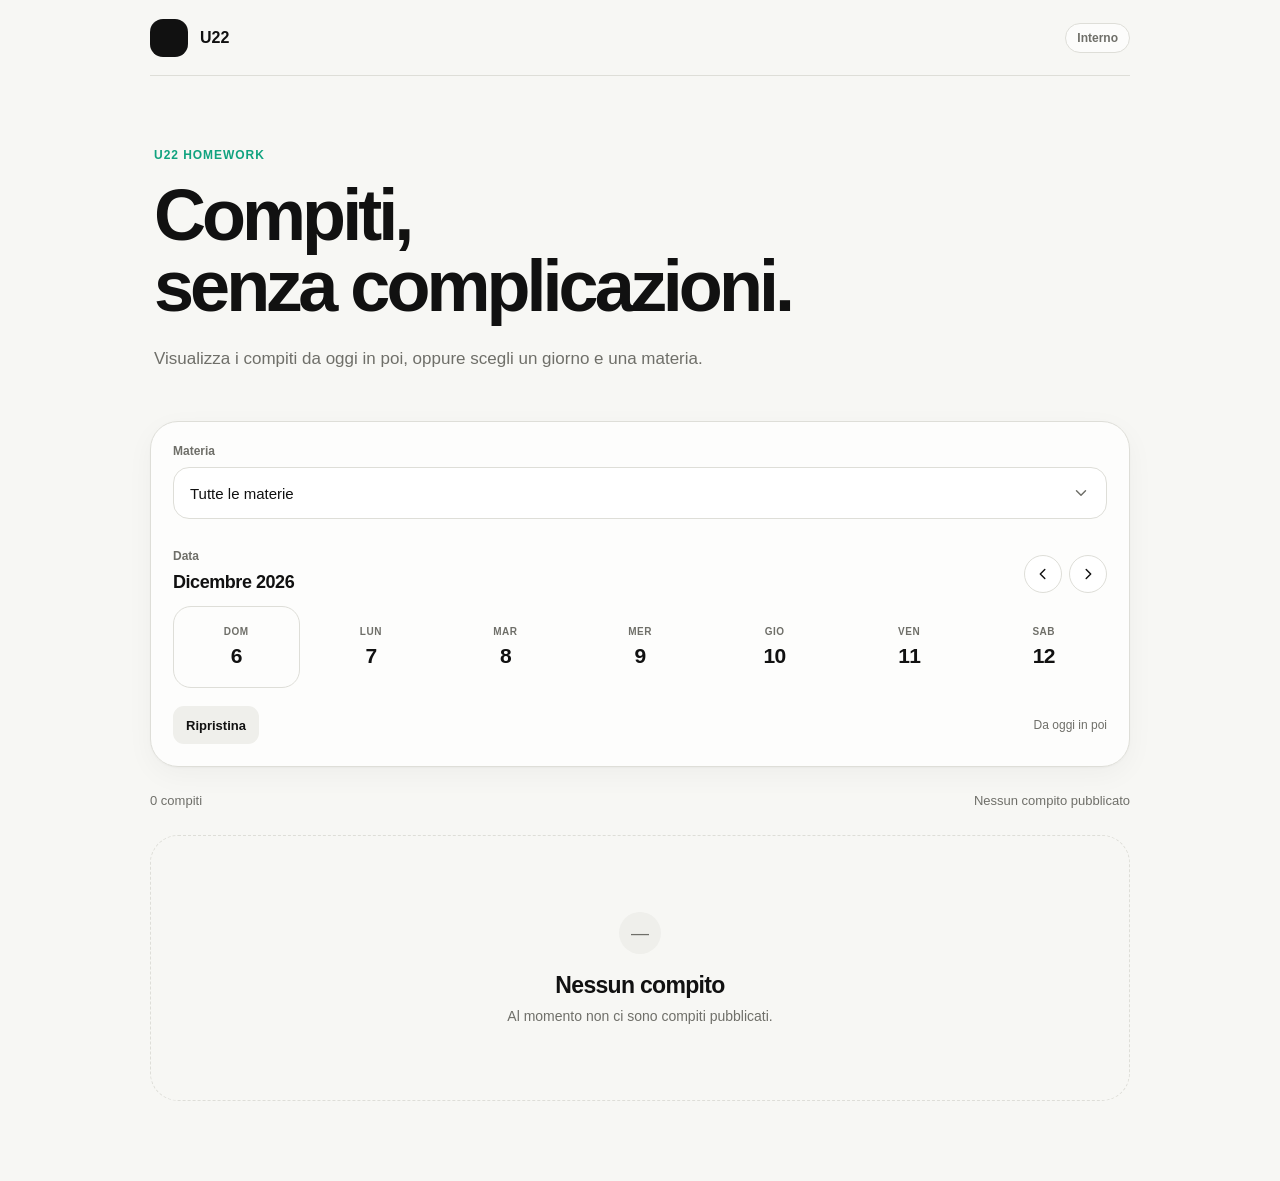
==== index.html @ 827cb9a3 "Custom OpenAI-style controls and date selector" ====
<!doctype html>
<html lang="it">
<head>
  <meta charset="utf-8">
  <meta name="viewport" content="width=device-width, initial-scale=1">
  <meta name="robots" content="noindex,nofollow,noarchive,nosnippet">

  <meta http-equiv="Cache-Control" content="no-cache, no-store, must-revalidate">
  <meta http-equiv="Pragma" content="no-cache">
  <meta http-equiv="Expires" content="0">

  <meta name="theme-color" content="#f7f7f4">

  <title>U22 Homework</title>

  <link rel="stylesheet" href="./style.css?v=2">
</head>

<body>

  <div class="page">

    <header class="topbar">
      <div class="identity">
        <div class="identity-mark"></div>
        <span>U22</span>
      </div>

      <div class="internal-badge">
        Interno
      </div>
    </header>

    <main>

      <section class="hero">
        <div class="eyebrow">
          U22 HOMEWORK
        </div>

        <h1>
          Compiti,<br>
          senza complicazioni.
        </h1>

        <p>
          Visualizza i compiti da oggi in poi,
          oppure scegli un giorno e una materia.
        </p>
      </section>


      <section class="filters">

        <div class="filter-block">

          <div class="filter-label">
            Materia
          </div>

          <div class="custom-select" id="subject-select">

            <button
              class="select-trigger"
              id="subject-trigger"
              type="button"
              aria-haspopup="listbox"
              aria-expanded="false"
            >
              <span id="subject-value">
                Tutte le materie
              </span>

              <svg
                class="chevron"
                viewBox="0 0 20 20"
                aria-hidden="true"
              >
                <path
                  d="M5 7.5 10 12.5 15 7.5"
                  fill="none"
                  stroke="currentColor"
                  stroke-width="1.6"
                  stroke-linecap="round"
                  stroke-linejoin="round"
                />
              </svg>
            </button>

            <div
              class="select-menu"
              id="subject-menu"
              role="listbox"
              hidden
            ></div>

          </div>

        </div>


        <div class="date-section">

          <div class="date-topline">
            <div>
              <div class="filter-label">
                Data
              </div>

              <div
                class="month-title"
                id="month-title"
              >
                —
              </div>
            </div>

            <div class="date-nav">
              <button
                class="round-button"
                id="date-prev"
                type="button"
                aria-label="Giorni precedenti"
              >
                <svg viewBox="0 0 20 20">
                  <path
                    d="M12 5 7 10l5 5"
                    fill="none"
                    stroke="currentColor"
                    stroke-width="1.6"
                    stroke-linecap="round"
                    stroke-linejoin="round"
                  />
                </svg>
              </button>

              <button
                class="round-button"
                id="date-next"
                type="button"
                aria-label="Giorni successivi"
              >
                <svg viewBox="0 0 20 20">
                  <path
                    d="m8 5 5 5-5 5"
                    fill="none"
                    stroke="currentColor"
                    stroke-width="1.6"
                    stroke-linecap="round"
                    stroke-linejoin="round"
                  />
                </svg>
              </button>
            </div>
          </div>

          <div
            class="date-strip"
            id="date-strip"
          ></div>

        </div>


        <div class="filter-footer">

          <button
            class="reset-button"
            id="reset-filters"
            type="button"
          >
            Ripristina
          </button>

          <div
            class="view-caption"
            id="view-caption"
          >
            Da oggi in poi
          </div>

        </div>

      </section>


      <section class="content-head">
        <div id="result-count">
          0 compiti
        </div>

        <div id="updated-label">
          Nessun compito pubblicato
        </div>
      </section>


      <section
        id="homework-list"
        class="homework-list"
      ></section>


      <section
        id="empty-state"
        class="empty-state"
      >
        <div class="empty-symbol">
          —
        </div>

        <h2>
          Nessun compito
        </h2>

        <p>
          Al momento non ci sono compiti pubblicati.
        </p>
      </section>

    </main>

  </div>


  <script>
    const bust = Date.now();

    document.write(
      `<script src="./homework.js?v=${bust}"><\/script>`
    );

    document.write(
      `<script src="./app.js?v=${bust}"><\/script>`
    );
  </script>

</body>
</html>
---- style.css ----
:root {
  --bg: #f7f7f4;
  --surface: #ffffff;
  --surface-soft: #efefeb;

  --text: #111111;
  --muted: #6f6f69;
  --muted-2: #9a9a94;

  --line: #deded8;

  --accent: #10a37f;
  --accent-soft: #e7f5f0;

  --shadow:
    0 1px 2px rgba(0, 0, 0, 0.03),
    0 8px 28px rgba(0, 0, 0, 0.04);
}


* {
  box-sizing: border-box;
}


html {
  -webkit-text-size-adjust: 100%;
}


body {
  margin: 0;

  background: var(--bg);
  color: var(--text);

  font-family:
    Inter,
    ui-sans-serif,
    -apple-system,
    BlinkMacSystemFont,
    "Segoe UI",
    Arial,
    sans-serif;
}


button {
  font: inherit;
}


button,
[role="option"] {
  -webkit-tap-highlight-color: transparent;
}


.page {
  width: min(980px, calc(100% - 32px));
  margin: 0 auto;

  padding-bottom: 80px;
}


.topbar {
  min-height: 76px;

  display: flex;
  align-items: center;
  justify-content: space-between;

  border-bottom: 1px solid var(--line);
}


.identity {
  display: flex;
  align-items: center;
  gap: 12px;

  font-size: 16px;
  font-weight: 600;
}


.identity-mark {
  width: 38px;
  height: 38px;

  border-radius: 13px;

  background: #111111;
}


.internal-badge {
  padding: 7px 11px;

  border: 1px solid var(--line);
  border-radius: 999px;

  background: rgba(255,255,255,0.7);

  color: var(--muted);

  font-size: 12px;
  font-weight: 600;
}


.hero {
  padding: 72px 4px 48px;
}


.eyebrow {
  margin-bottom: 18px;

  color: var(--accent);

  font-size: 12px;
  font-weight: 750;
  letter-spacing: 0.08em;
}


.hero h1 {
  margin: 0;

  max-width: 760px;

  font-size: clamp(45px, 9vw, 72px);
  line-height: 0.98;

  font-weight: 620;

  letter-spacing: -0.055em;
}


.hero p {
  max-width: 620px;

  margin: 24px 0 0;

  color: var(--muted);

  font-size: 17px;
  line-height: 1.65;
}


.filters {
  padding: 22px;

  border: 1px solid var(--line);
  border-radius: 28px;

  background: rgba(255, 255, 255, 0.78);

  box-shadow: var(--shadow);
}


.filter-block {
  position: relative;
}


.filter-label {
  margin-bottom: 9px;

  color: var(--muted);

  font-size: 12px;
  font-weight: 650;
}


.custom-select {
  position: relative;
}


.select-trigger {
  width: 100%;
  height: 52px;

  padding: 0 16px;

  display: flex;
  align-items: center;
  justify-content: space-between;

  border: 1px solid var(--line);
  border-radius: 16px;

  background: var(--surface);

  color: var(--text);

  font-size: 15px;

  cursor: pointer;

  outline: none;

  transition:
    border-color 0.15s ease,
    box-shadow 0.15s ease;
}


.select-trigger:focus,
.select-trigger.is-open {
  border-color: rgba(16, 163, 127, 0.45);

  box-shadow:
    0 0 0 4px rgba(16, 163, 127, 0.1);
}


.chevron {
  width: 18px;
  height: 18px;

  color: var(--muted);

  transition: transform 0.16s ease;
}


.select-trigger.is-open .chevron {
  transform: rotate(180deg);
}


.select-menu {
  position: absolute;

  z-index: 20;

  left: 0;
  right: 0;

  top: calc(100% + 8px);

  padding: 7px;

  border: 1px solid var(--line);
  border-radius: 18px;

  background: rgba(255, 255, 255, 0.96);

  box-shadow:
    0 14px 45px rgba(0, 0, 0, 0.12);

  backdrop-filter: blur(20px);
}


.select-option {
  width: 100%;

  min-height: 45px;

  padding: 0 12px;

  display: flex;
  align-items: center;
  justify-content: space-between;

  border: 0;
  border-radius: 12px;

  background: transparent;

  color: var(--text);

  text-align: left;

  cursor: pointer;
}


.select-option:hover {
  background: var(--surface-soft);
}


.select-option.is-selected {
  background: var(--surface-soft);
}


.option-check {
  width: 17px;
  height: 17px;

  opacity: 0;
}


.select-option.is-selected .option-check {
  opacity: 1;
}


.date-section {
  margin-top: 30px;
}


.date-topline {
  display: flex;
  align-items: flex-end;
  justify-content: space-between;

  gap: 12px;

  margin-bottom: 13px;
}


.month-title {
  margin-top: 3px;

  font-size: 18px;
  font-weight: 620;

  letter-spacing: -0.025em;

  text-transform: capitalize;
}


.date-nav {
  display: flex;
  gap: 7px;
}


.round-button {
  width: 38px;
  height: 38px;

  padding: 0;

  display: grid;
  place-items: center;

  border: 1px solid var(--line);
  border-radius: 50%;

  background: var(--surface);

  color: var(--text);

  cursor: pointer;
}


.round-button svg {
  width: 18px;
  height: 18px;
}


.round-button:hover {
  background: var(--surface-soft);
}


.date-strip {
  display: grid;

  grid-template-columns: repeat(7, 1fr);

  gap: 8px;
}


.date-item {
  min-width: 0;
  height: 82px;

  padding: 10px 5px;

  border: 1px solid transparent;
  border-radius: 18px;

  background: transparent;

  color: var(--text);

  display: flex;
  flex-direction: column;
  align-items: center;
  justify-content: center;

  cursor: pointer;

  transition:
    background 0.15s ease,
    border-color 0.15s ease,
    transform 0.15s ease;
}


.date-item:hover {
  background: var(--surface-soft);
}


.date-item:active {
  transform: scale(0.98);
}


.date-weekday {
  margin-bottom: 7px;

  color: var(--muted);

  font-size: 10px;
  font-weight: 700;

  letter-spacing: 0.05em;

  text-transform: uppercase;
}


.date-number {
  font-size: 21px;
  font-weight: 600;

  letter-spacing: -0.035em;
}


.date-item.is-today {
  border-color: var(--line);
}


.date-item.is-selected {
  background: #111111;
  color: white;

  border-color: #111111;
}


.date-item.is-selected .date-weekday {
  color: rgba(255,255,255,0.65);
}


.filter-footer {
  margin-top: 18px;

  display: flex;
  align-items: center;
  justify-content: space-between;

  gap: 12px;
}


.reset-button {
  min-height: 38px;

  padding: 0 13px;

  border: 0;
  border-radius: 11px;

  background: var(--surface-soft);

  color: var(--text);

  font-size: 13px;
  font-weight: 600;

  cursor: pointer;
}


.reset-button:hover {
  background: #e7e7e1;
}


.view-caption {
  color: var(--muted);

  font-size: 12px;
}


.content-head {
  min-height: 66px;

  display: flex;
  align-items: center;
  justify-content: space-between;

  gap: 16px;

  color: var(--muted);

  font-size: 13px;
}


.homework-list {
  display: flex;
  flex-direction: column;

  gap: 34px;
}


.day-block {
  display: grid;

  grid-template-columns: 170px minmax(0, 1fr);

  gap: 22px;
}


.day-side {
  align-self: start;
}


.day-badge {
  color: var(--accent);

  font-size: 11px;
  font-weight: 750;

  letter-spacing: 0.06em;
}


.day-side h2 {
  margin: 6px 0 0;

  font-size: 20px;
  font-weight: 620;

  letter-spacing: -0.025em;
}


.cards {
  display: flex;
  flex-direction: column;

  gap: 10px;
}


.homework-card {
  padding: 21px;

  border: 1px solid var(--line);
  border-radius: 20px;

  background: var(--surface);

  box-shadow: var(--shadow);
}


.subject-pill {
  display: inline-flex;

  margin-bottom: 14px;

  padding: 5px 9px;

  border-radius: 999px;

  background: var(--accent-soft);
  color: #08765b;

  font-size: 11px;
  font-weight: 700;
}


.homework-card h3 {
  margin: 0;

  font-size: 18px;
  font-weight: 620;

  letter-spacing: -0.02em;
}


.homework-card p {
  margin: 9px 0 0;

  color: var(--muted);

  font-size: 14px;
  line-height: 1.65;
}


.empty-state {
  margin-top: 2px;

  padding: 76px 24px;

  text-align: center;

  border: 1px dashed var(--line);
  border-radius: 28px;
}


.empty-symbol {
  width: 42px;
  height: 42px;

  margin: 0 auto 18px;

  display: grid;
  place-items: center;

  border-radius: 50%;

  background: var(--surface-soft);

  color: var(--muted);

  font-size: 18px;
}


.empty-state h2 {
  margin: 0;

  font-size: 23px;
  font-weight: 620;

  letter-spacing: -0.03em;
}


.empty-state p {
  margin: 9px 0 0;

  color: var(--muted);

  font-size: 14px;
}


[hidden] {
  display: none !important;
}


@media (max-width: 700px) {

  .page {
    width: calc(100% - 24px);
  }


  .topbar {
    min-height: 68px;
  }


  .hero {
    padding: 48px 4px 38px;
  }


  .hero h1 {
    font-size: clamp(46px, 14vw, 62px);
  }


  .hero p {
    font-size: 16px;
  }


  .filters {
    padding: 17px;

    border-radius: 24px;
  }


  .date-strip {
    gap: 4px;
  }


  .date-item {
    height: 72px;

    border-radius: 15px;
  }


  .date-number {
    font-size: 19px;
  }


  .day-block {
    grid-template-columns: 1fr;

    gap: 10px;
  }


  .content-head {
    flex-direction: column;
    align-items: flex-start;
    justify-content: center;

    gap: 3px;

    padding: 16px 0;
  }

}


@media (max-width: 390px) {

  .date-weekday {
    font-size: 9px;
  }


  .date-number {
    font-size: 18px;
  }


  .date-item {
    height: 68px;
  }

}
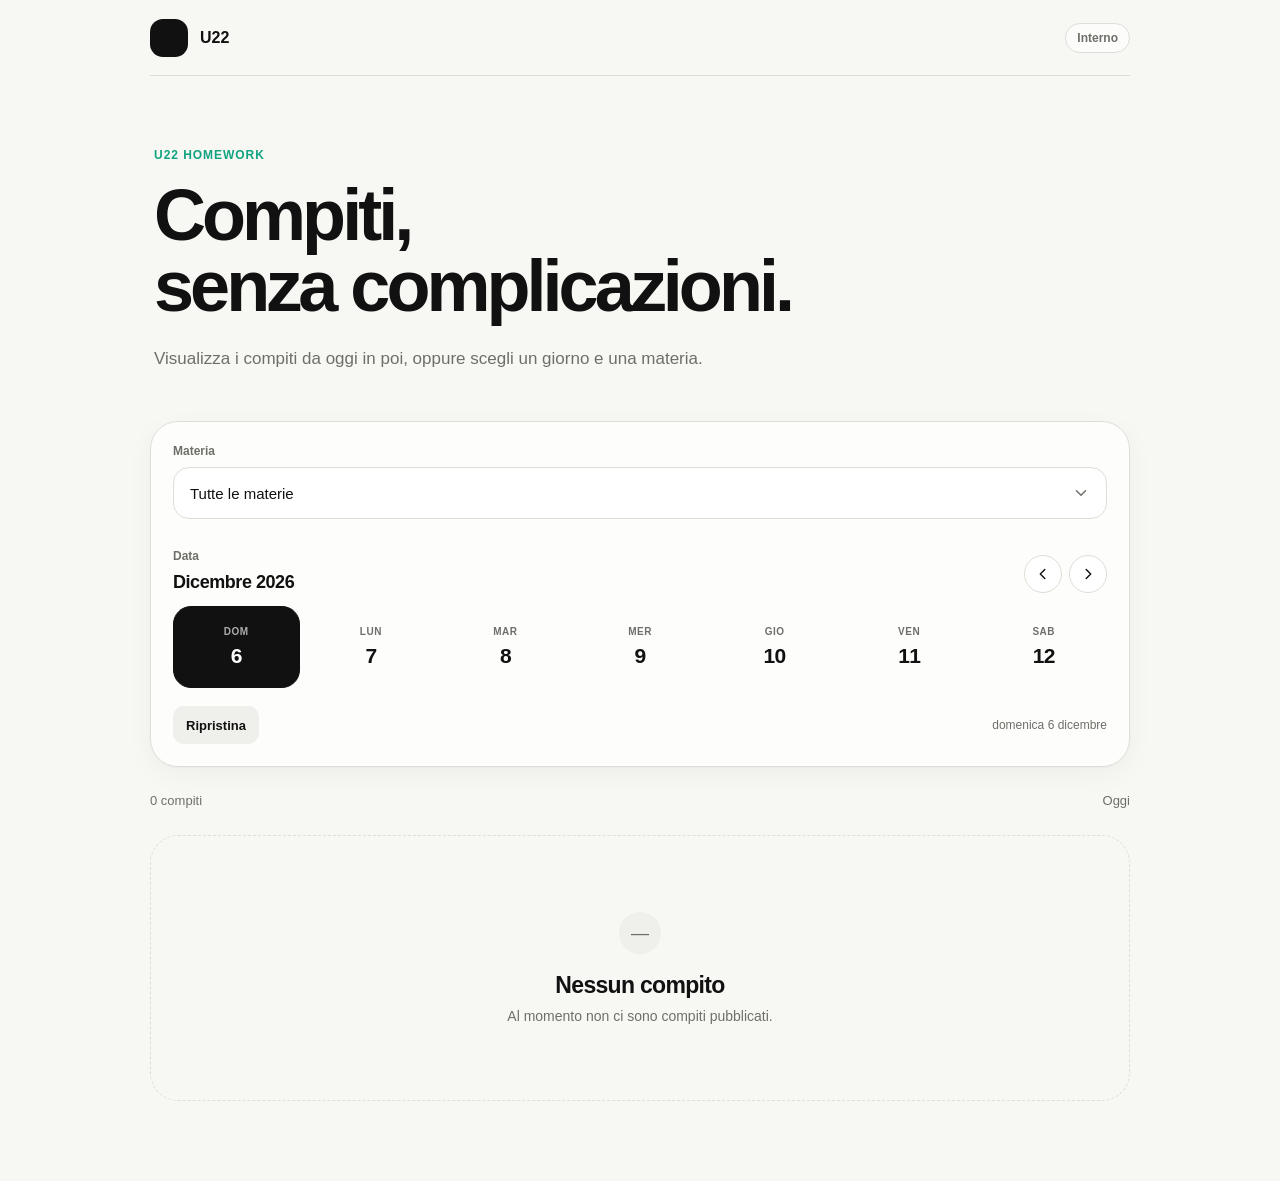
==== commit 6d04bcd4: "Add automatic date selection and notices" ====
--- a/index.html
+++ b/index.html
@@ -184,6 +184,8 @@
       </section>
 
 
+      <section id="notice-area" class="notice-area"></section>
+
       <section class="content-head">
         <div id="result-count">
           0 compiti
--- a/style.css
+++ b/style.css
@@ -758,3 +758,162 @@
   }
 
 }
+
+
+/* ===== Notices ===== */
+
+.notice-area {
+  display: flex;
+  flex-direction: column;
+  gap: 10px;
+
+  margin-top: 22px;
+}
+
+
+.notice-card {
+  position: relative;
+
+  overflow: hidden;
+
+  padding: 17px 18px 17px 20px;
+
+  border-radius: 18px;
+
+  display: flex;
+  align-items: flex-start;
+  gap: 13px;
+
+  border: 1px solid transparent;
+}
+
+
+.notice-card::before {
+  content: "";
+
+  position: absolute;
+
+  left: 0;
+  top: 0;
+  bottom: 0;
+
+  width: 4px;
+}
+
+
+.notice-warning {
+  background: #fff8dc;
+  border-color: #eee2ae;
+}
+
+
+.notice-warning::before {
+  background: #e5aa17;
+}
+
+
+.notice-urgent {
+  background: #fff0ef;
+  border-color: #f1cfcc;
+}
+
+
+.notice-urgent::before {
+  background: #d92d20;
+}
+
+
+.notice-icon {
+  width: 32px;
+  height: 32px;
+
+  flex: 0 0 32px;
+
+  display: grid;
+  place-items: center;
+
+  border-radius: 50%;
+
+  font-size: 15px;
+  font-weight: 700;
+}
+
+
+.notice-warning .notice-icon {
+  background: #f4df92;
+  color: #705300;
+}
+
+
+.notice-urgent .notice-icon {
+  background: #f6ccc8;
+  color: #a21912;
+}
+
+
+.notice-content {
+  min-width: 0;
+}
+
+
+.notice-title {
+  margin: 0;
+
+  font-size: 14px;
+  font-weight: 680;
+
+  letter-spacing: -0.01em;
+}
+
+
+.notice-text {
+  margin: 4px 0 0;
+
+  color: #5f5d55;
+
+  font-size: 13px;
+  line-height: 1.55;
+}
+
+
+.notice-urgent .notice-text {
+  color: #71403d;
+}
+
+
+@media (prefers-color-scheme: dark) {
+
+  .notice-warning {
+    background: #332e1d;
+    border-color: #544a27;
+  }
+
+
+  .notice-warning .notice-icon {
+    background: #584a1d;
+    color: #f0d56a;
+  }
+
+
+  .notice-warning .notice-text {
+    color: #d6ceb0;
+  }
+
+
+  .notice-urgent {
+    background: #351f1d;
+    border-color: #59302d;
+  }
+
+
+  .notice-urgent .notice-icon {
+    background: #5c2925;
+    color: #ffaaa3;
+  }
+
+
+  .notice-urgent .notice-text {
+    color: #e0b8b5;
+  }
+
+}
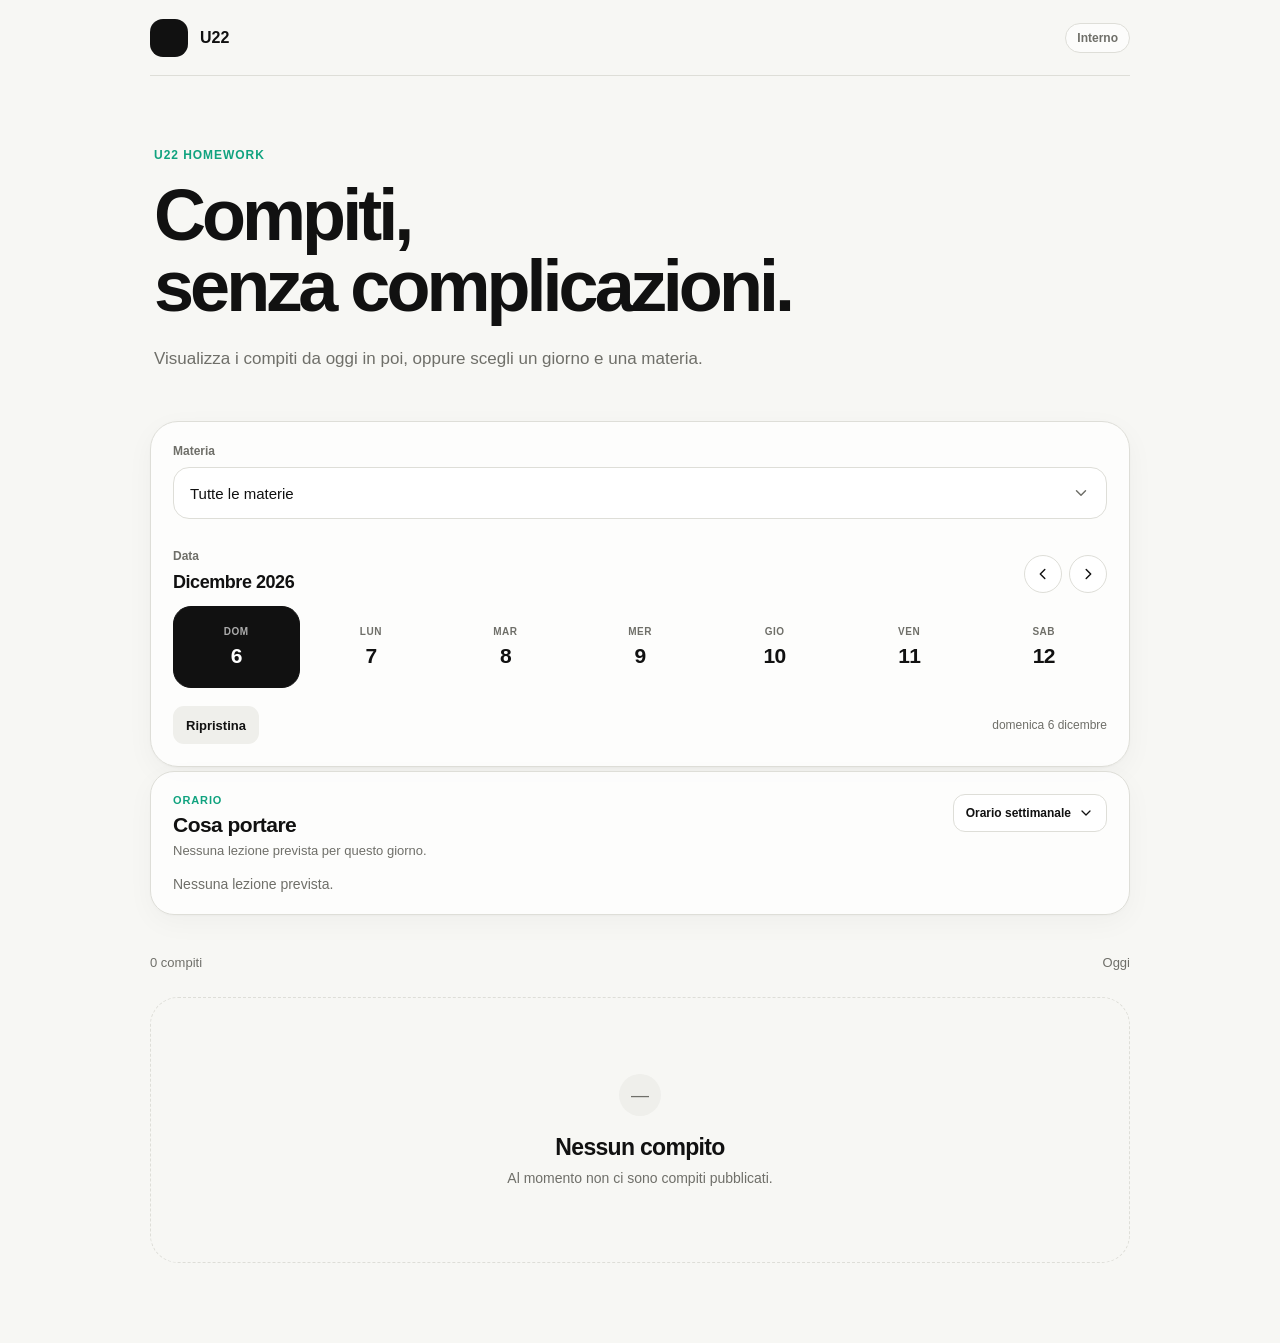
==== commit 8d6a9dae: "Add school timetable and daily materials" ====
--- a/index.html
+++ b/index.html
@@ -13,7 +13,12 @@
 
   <title>U22 Homework</title>
 
-  <link rel="stylesheet" href="./style.css?v=2">
+  <script>
+    const css = document.createElement("link");
+    css.rel = "stylesheet";
+    css.href = "./style.css?v=" + Date.now();
+    document.head.appendChild(css);
+  </script>
 </head>
 
 <body>
@@ -182,6 +187,12 @@
         </div>
 
       </section>
+      <section
+        id="schedule-area"
+        class="schedule-area"
+      ></section>
+
+
 
 
       <section id="notice-area" class="notice-area"></section>
@@ -233,6 +244,10 @@
     );
 
     document.write(
+      `<script src="./orario.js?v=${bust}"><\/script>`
+    );
+
+    document.write(
       `<script src="./app.js?v=${bust}"><\/script>`
     );
   </script>
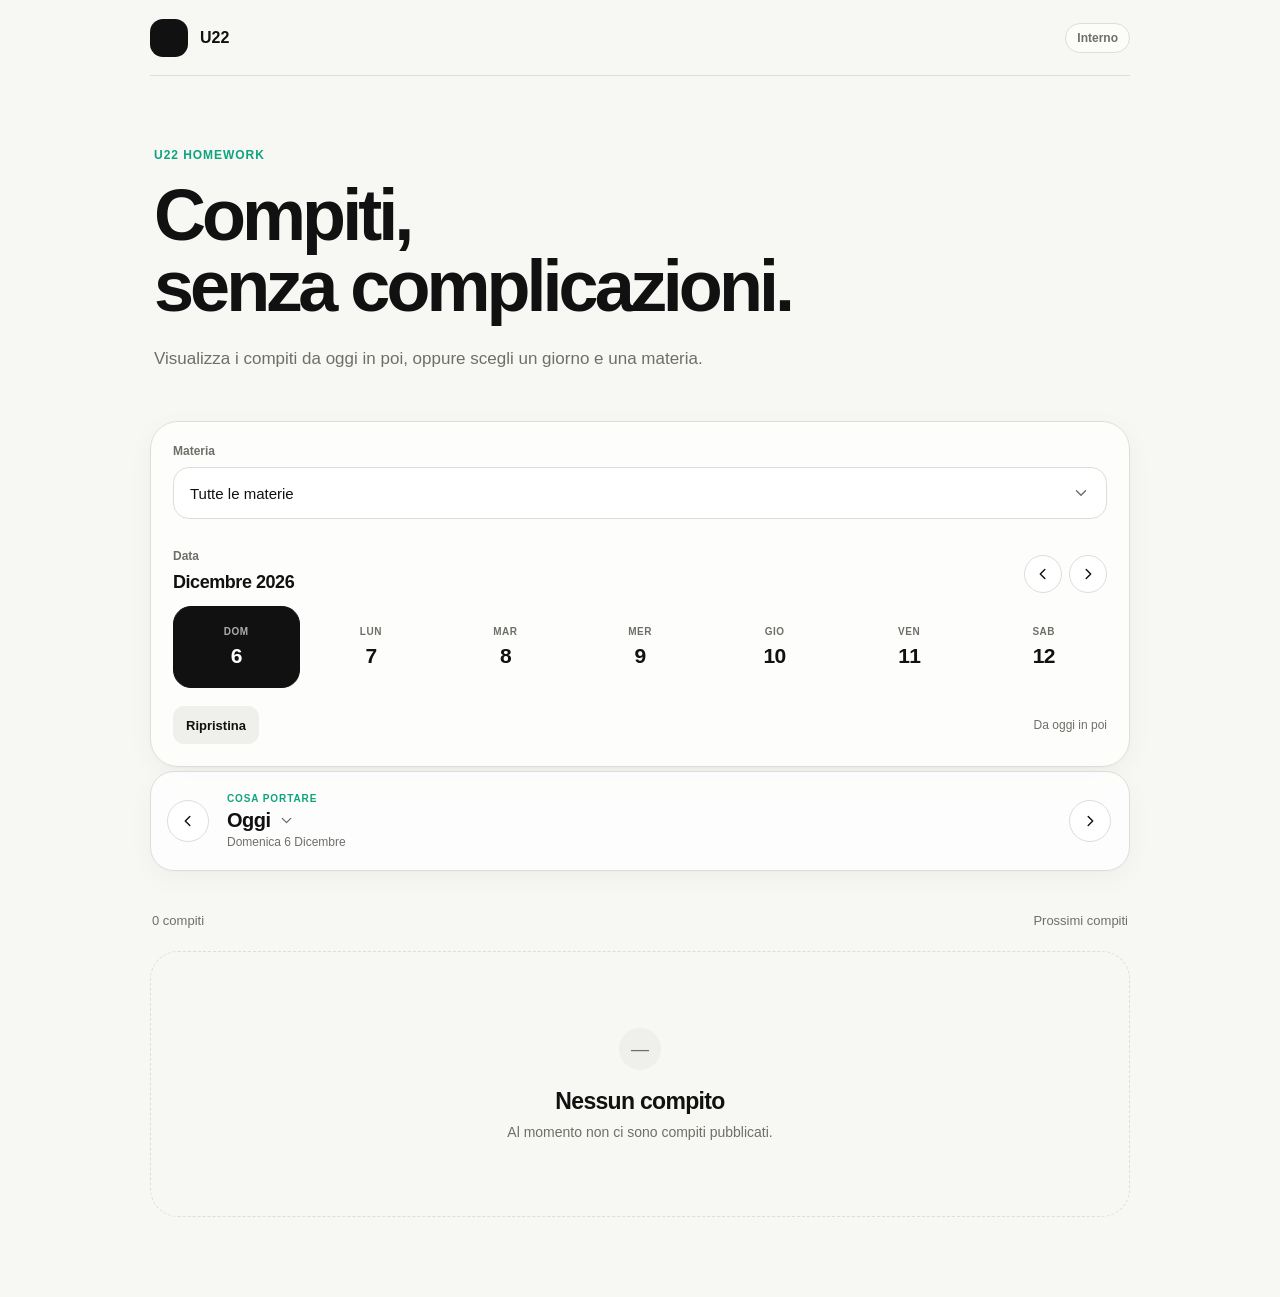
==== commit c4405414: "Add backpack summary to homepage" ====
--- a/index.html
+++ b/index.html
@@ -197,6 +197,11 @@
 
       <section id="notice-area" class="notice-area"></section>
 
+      <section
+        id="bag-area"
+        class="bag-area"
+      ></section>
+
       <section class="content-head">
         <div id="result-count">
           0 compiti
@@ -248,6 +253,10 @@
     );
 
     document.write(
+      `<script src="./book-data.js?v=${bust}"><\/script>`
+    );
+
+    document.write(
       `<script src="./app.js?v=${bust}"><\/script>`
     );
   </script>
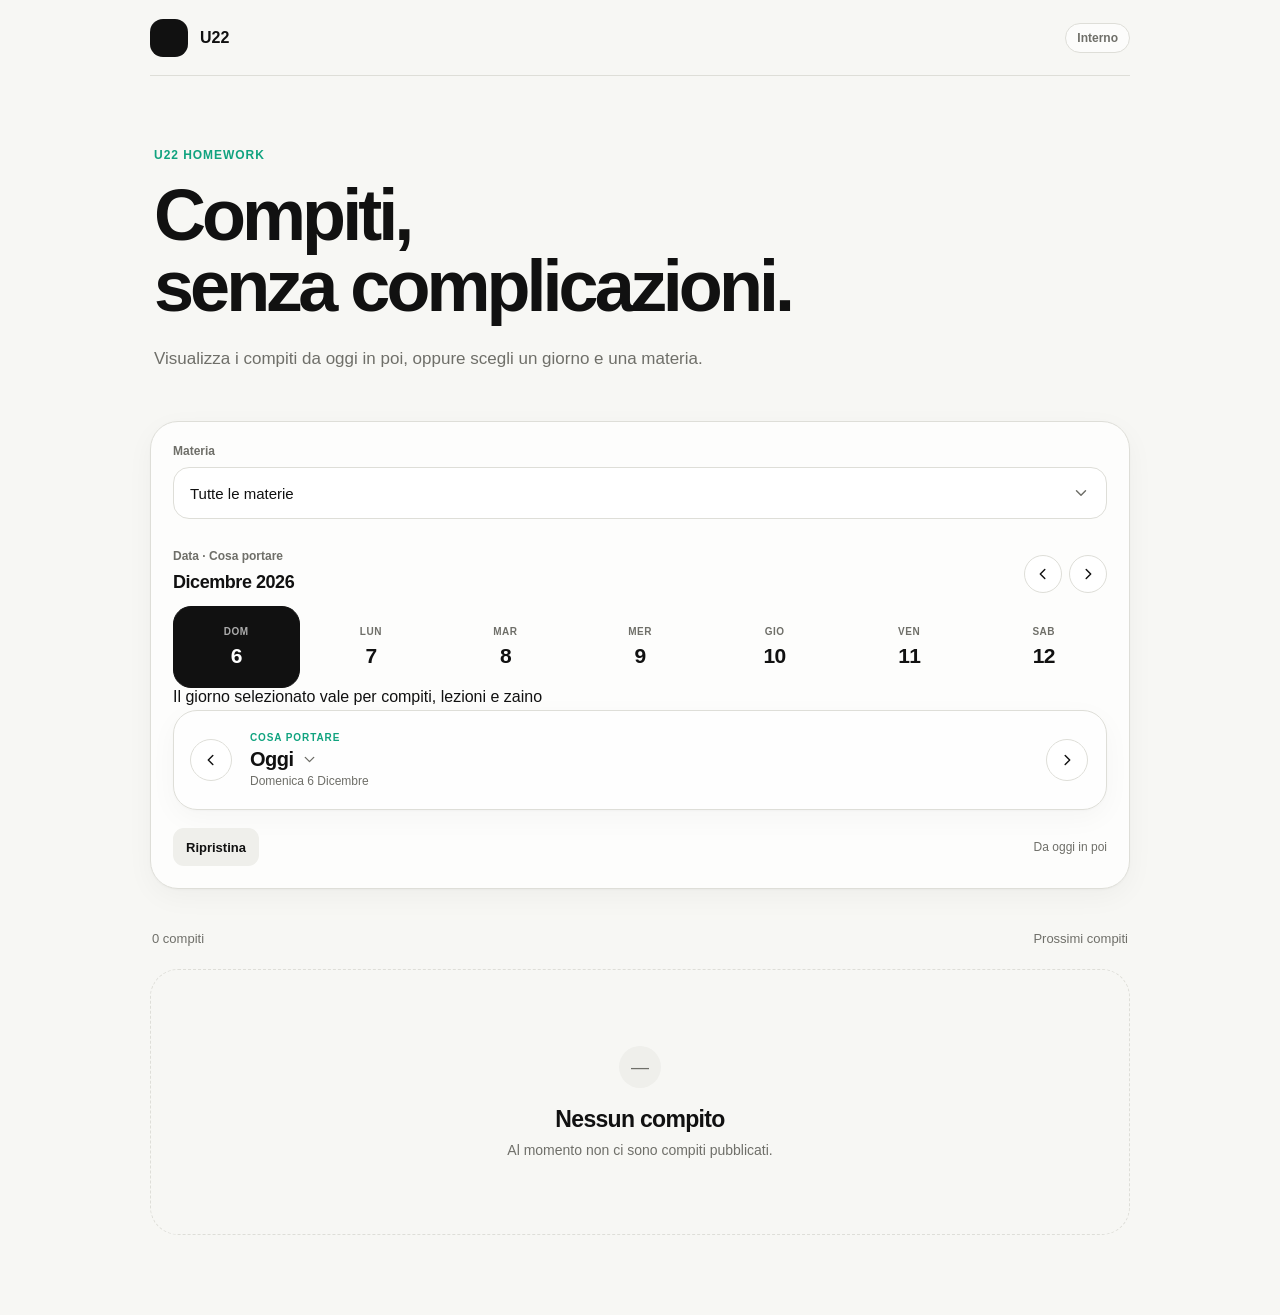
==== commit 0f4bdfa5: "Merge date and carry sections" ====
--- a/index.html
+++ b/index.html
@@ -109,7 +109,7 @@
           <div class="date-topline">
             <div>
               <div class="filter-label">
-                Data
+                Data · Cosa portare
               </div>
 
               <div
@@ -164,6 +164,22 @@
             id="date-strip"
           ></div>
 
+          <div class="date-carry-divider">
+            <span>
+              Il giorno selezionato vale per compiti, lezioni e zaino
+            </span>
+          </div>
+
+          <section
+            id="schedule-area"
+            class="schedule-area"
+          ></section>
+
+          <section
+            id="bag-area"
+            class="bag-area"
+          ></section>
+
         </div>
 
 
@@ -187,20 +203,7 @@
         </div>
 
       </section>
-      <section
-        id="schedule-area"
-        class="schedule-area"
-      ></section>
-
-
-
-
       <section id="notice-area" class="notice-area"></section>
-
-      <section
-        id="bag-area"
-        class="bag-area"
-      ></section>
 
       <section class="content-head">
         <div id="result-count">
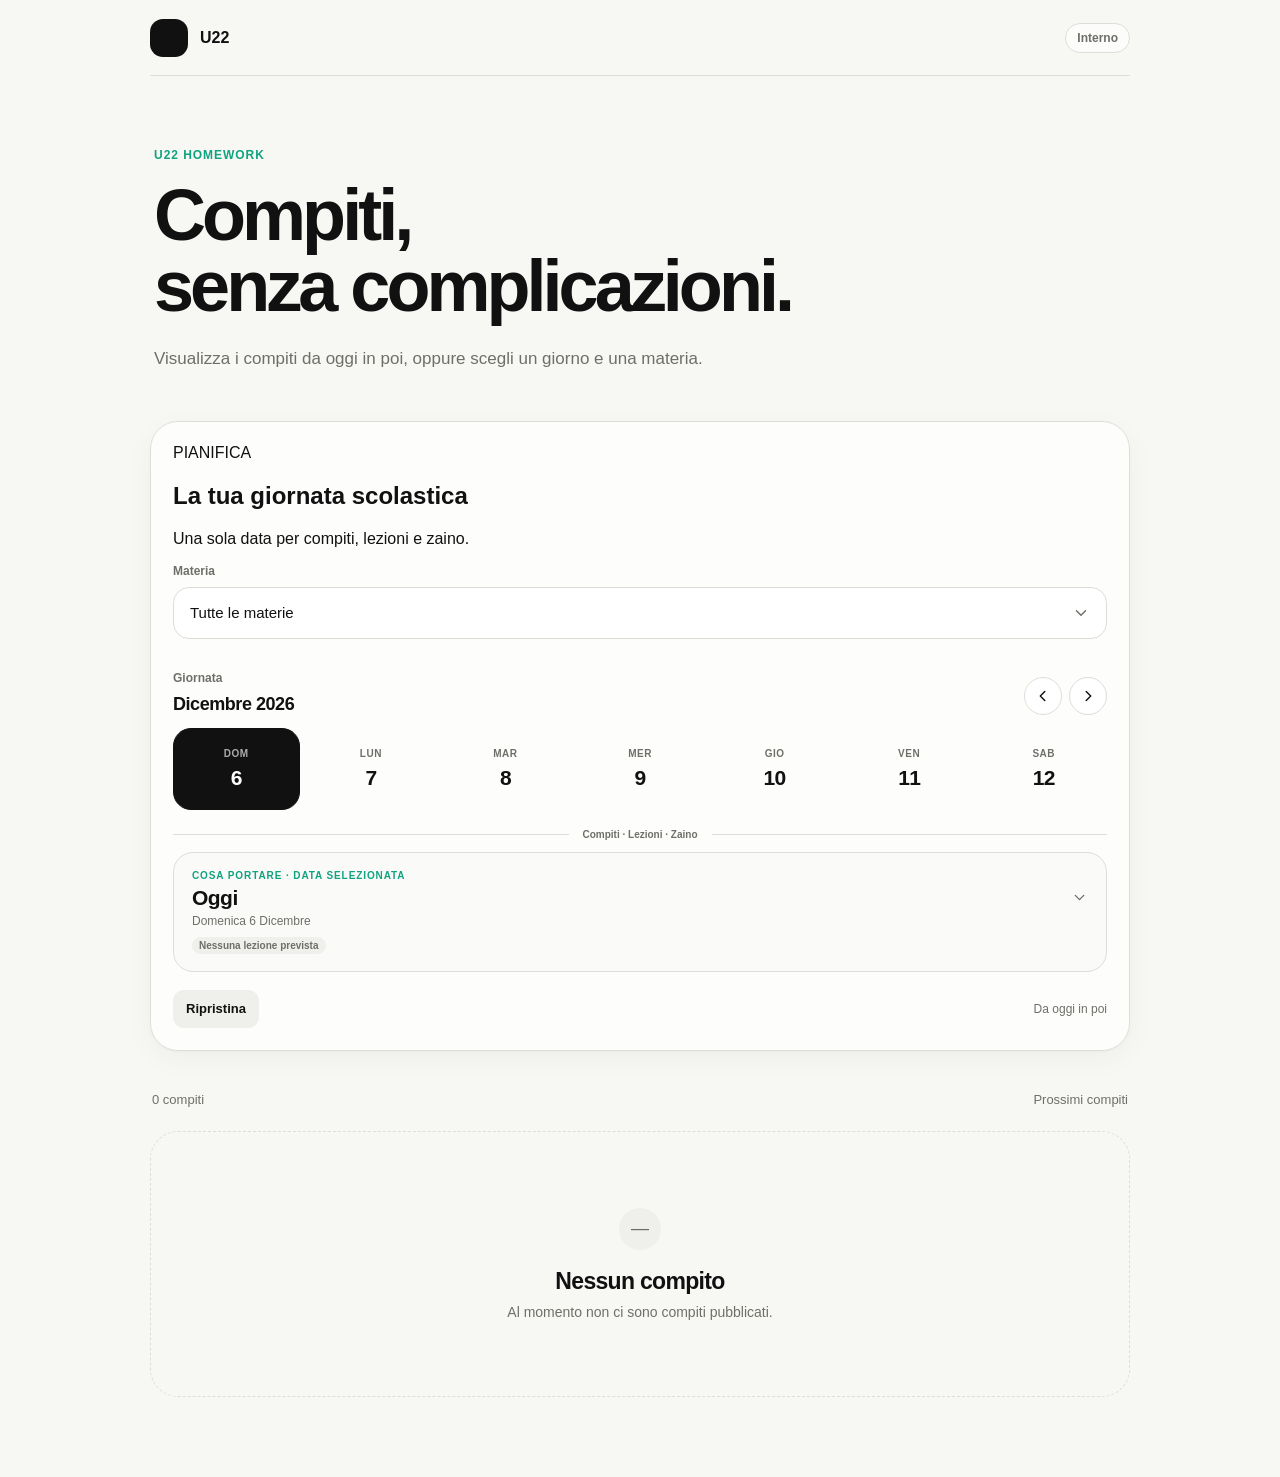
==== commit c83e9b80: "Refine premium planner hierarchy" ====
--- a/index.html
+++ b/index.html
@@ -55,7 +55,22 @@
       </section>
 
 
-      <section class="filters">
+      <section class="filters planner-panel">
+
+        <div class="planner-intro">
+          <div>
+            <div class="planner-eyebrow">
+              PIANIFICA
+            </div>
+            <h2>
+              La tua giornata scolastica
+            </h2>
+          </div>
+
+          <p>
+            Una sola data per compiti, lezioni e zaino.
+          </p>
+        </div>
 
         <div class="filter-block">
 
@@ -108,8 +123,8 @@
 
           <div class="date-topline">
             <div>
-              <div class="filter-label">
-                Data · Cosa portare
+              <div class="filter-label planner-label">
+                Giornata
               </div>
 
               <div
@@ -166,7 +181,7 @@
 
           <div class="date-carry-divider">
             <span>
-              Il giorno selezionato vale per compiti, lezioni e zaino
+              Compiti · Lezioni · Zaino
             </span>
           </div>
 
